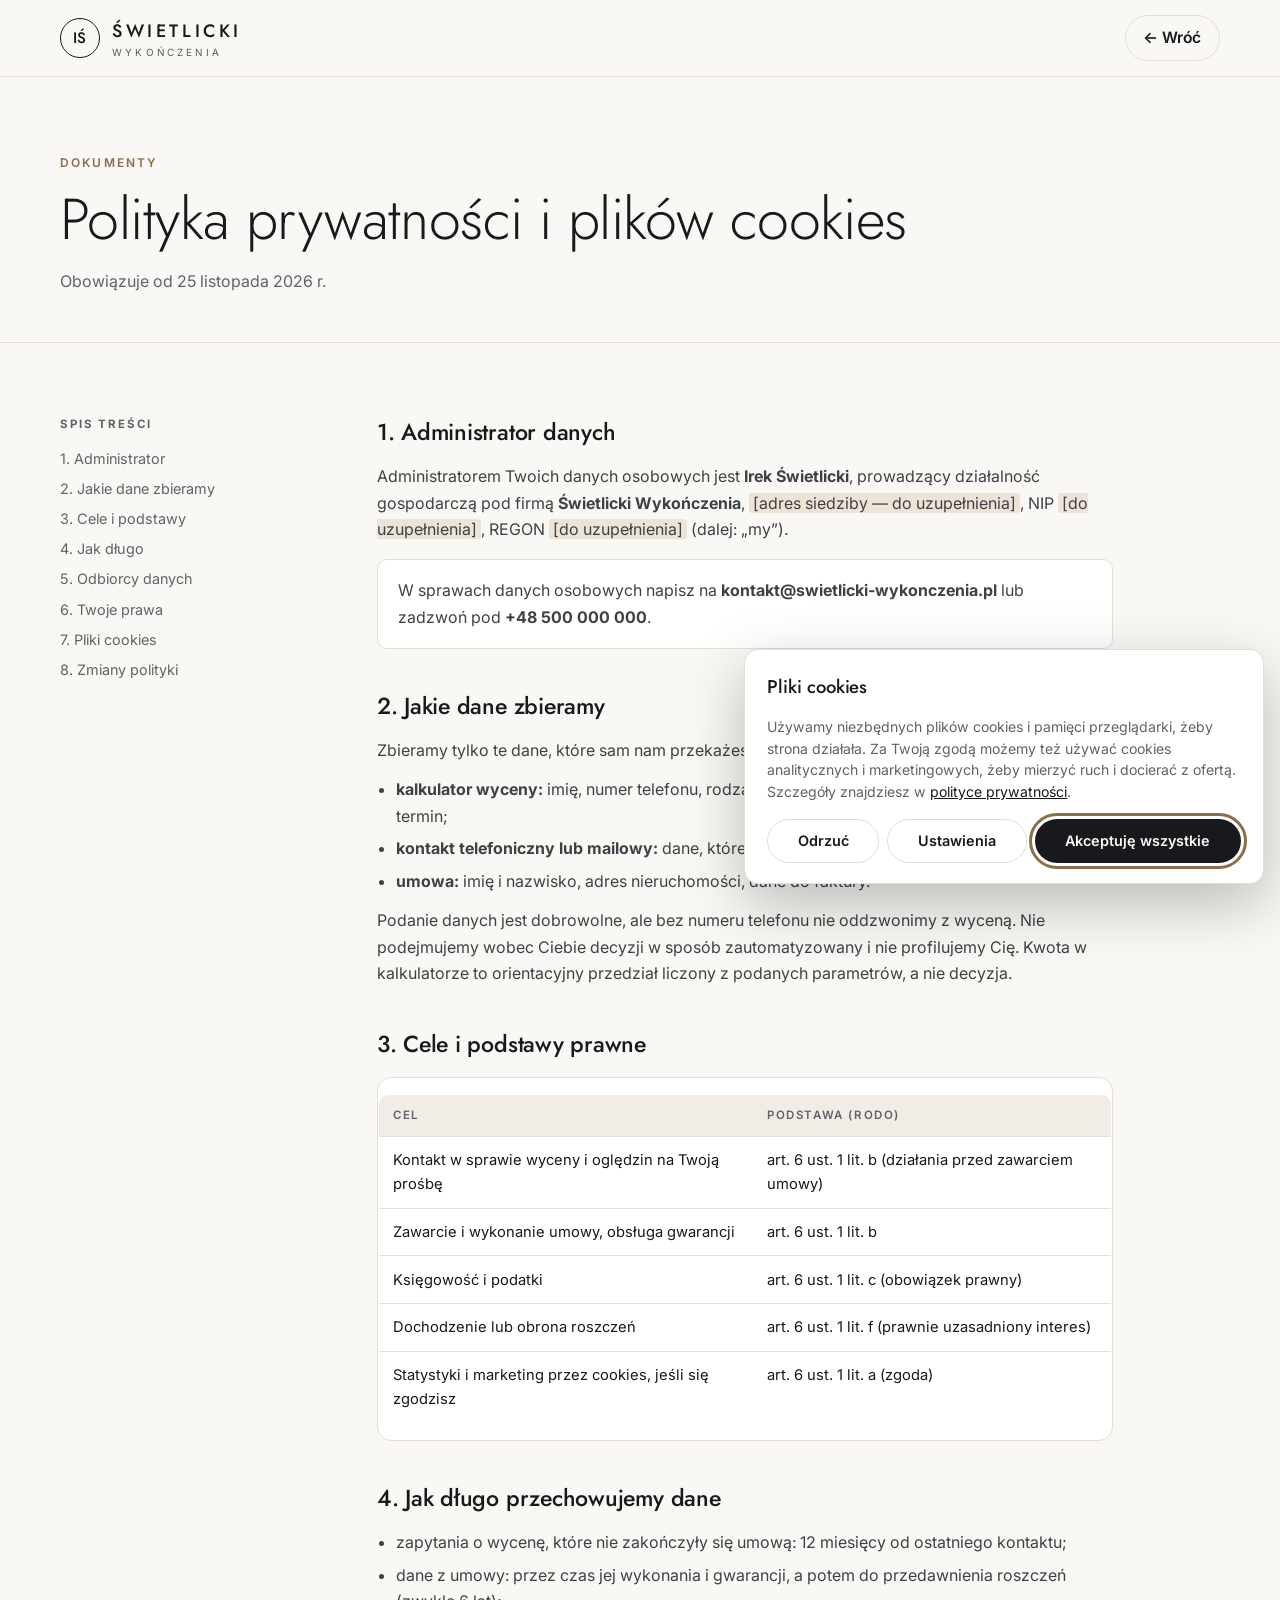
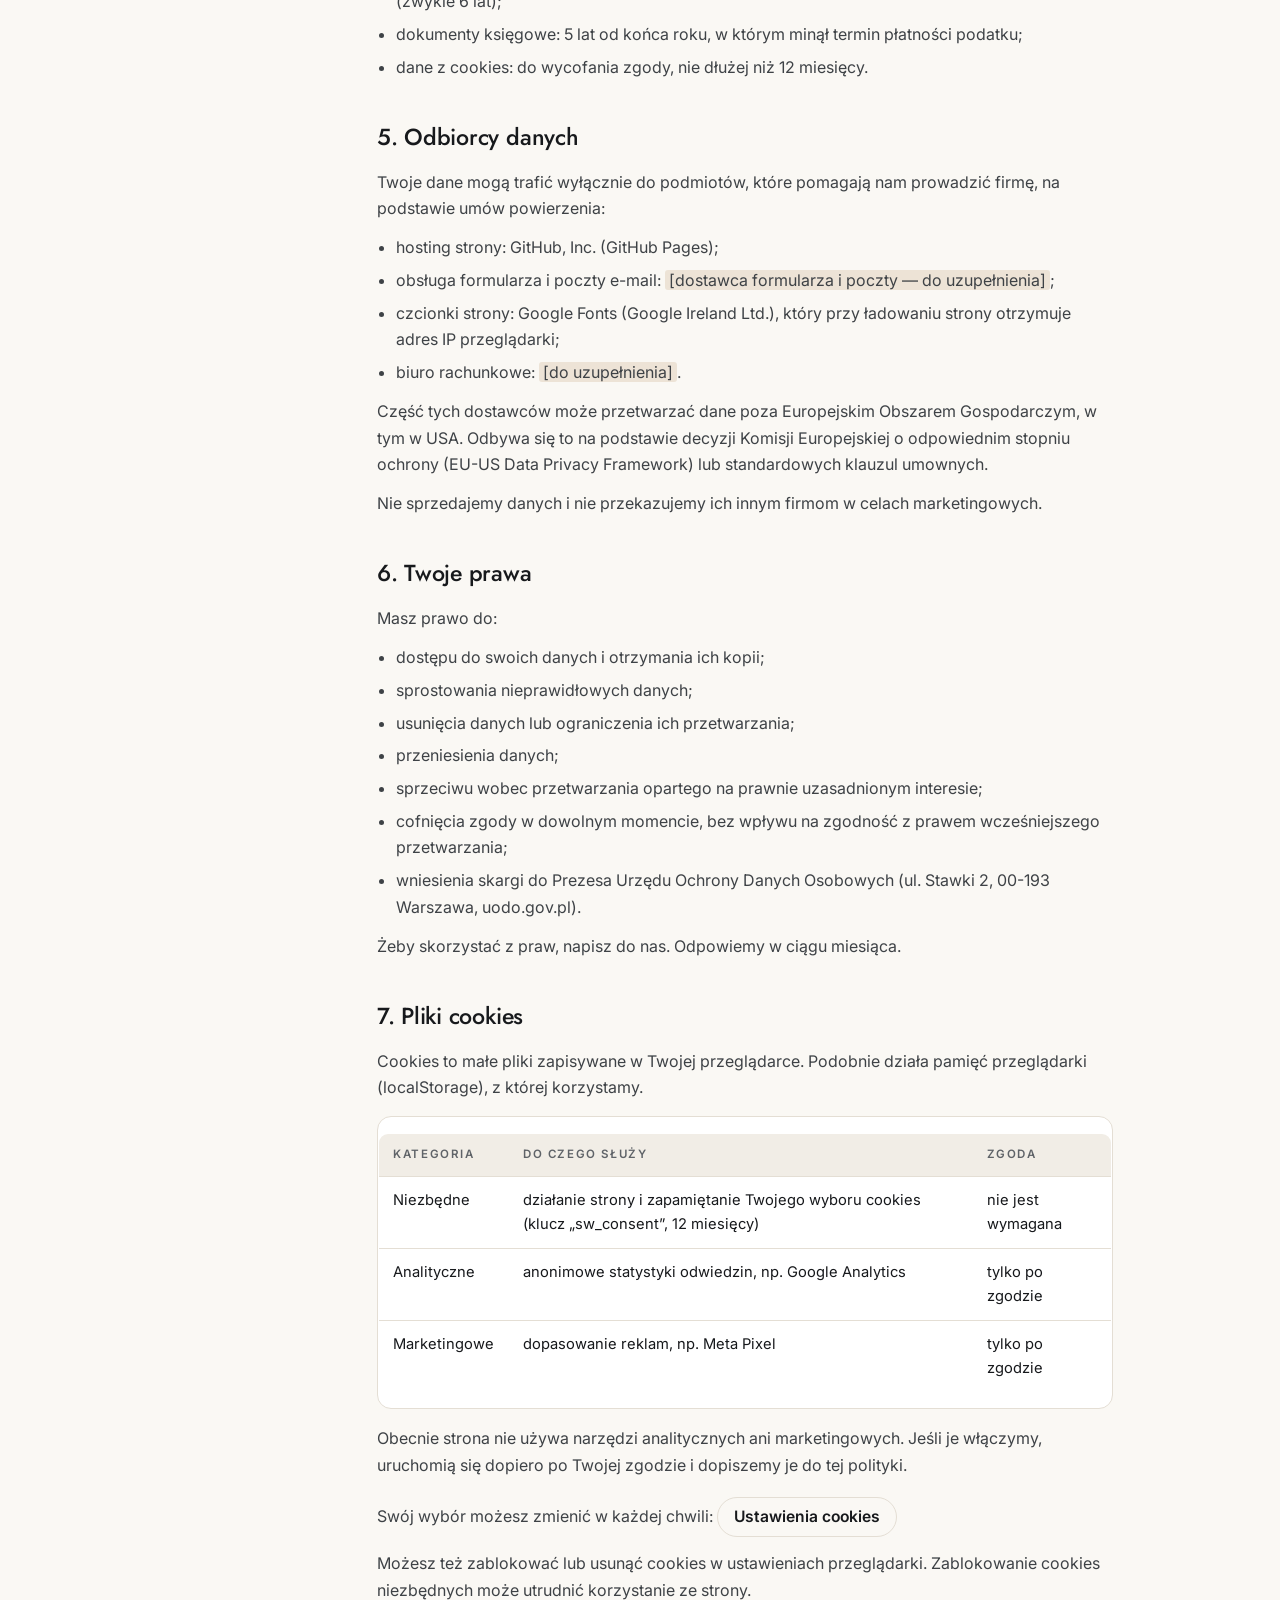
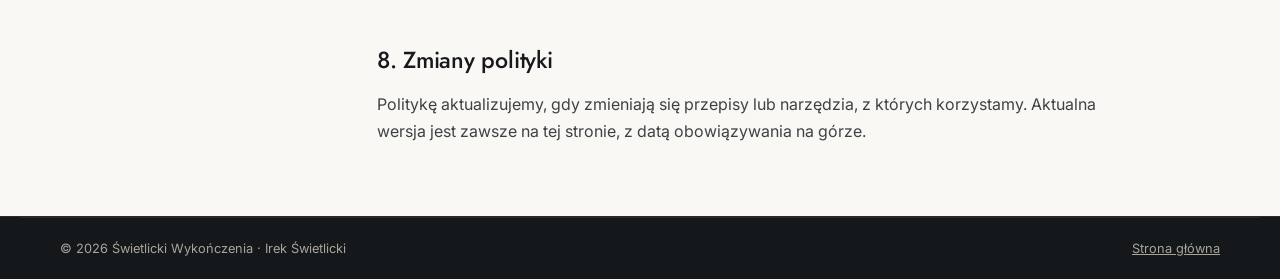
==== polityka-prywatnosci.html @ 8589aeb0 "Nowy wygląd, wersja mobilna i tablet, cookies i polityka prywatności: polityka-prywatnosci.html Co-A" ====
<!doctype html>
<html lang="pl">
<head>
<meta charset="utf-8">
<meta name="viewport" content="width=device-width,initial-scale=1,viewport-fit=cover">
<meta name="robots" content="noindex">
<meta name="theme-color" content="#FAF8F4">
<title>Polityka prywatności i cookies — Świetlicki Wykończenia</title>
<meta name="description" content="Zasady przetwarzania danych osobowych i używania plików cookies na stronie Świetlicki Wykończenia.">
<link rel="preconnect" href="https://fonts.googleapis.com">
<link rel="preconnect" href="https://fonts.gstatic.com" crossorigin>
<link rel="stylesheet" href="https://fonts.googleapis.com/css2?family=Jost:wght@200;300;400;500&family=Inter:wght@400;500;600;700&display=swap">
<link rel="stylesheet" href="styles.css">
</head>
<body>
<!-- WZÓR POLITYKI: uzupełnij pola oznaczone [do uzupełnienia] i daj do sprawdzenia prawnikowi lub IOD przed użyciem. -->
<header class="site-head always-solid" id="head">
  <div class="wrap head-row">
    <a class="logo" href="index.html" aria-label="Świetlicki Wykończenia — strona główna">
      <span class="logo-mark" aria-hidden="true">IŚ</span>
      <span class="logo-text"><b>Świetlicki</b><small>Wykończenia</small></span>
    </a>
    <a class="btn btn-line" href="index.html" style="min-height:44px;padding-inline:1.1rem" aria-label="Wróć na stronę główną">← Wróć</a>
  </div>
</header>

<main>
  <div class="doc-hero">
    <div class="wrap">
      <span class="eyebrow">Dokumenty</span>
      <h1>Polityka prywatności i plików cookies</h1>
      <p>Obowiązuje od 25 listopada 2026 r.</p>
    </div>
  </div>

  <div class="wrap doc">
    <nav class="toc" aria-label="Spis treści">
      <b>Spis treści</b>
      <a href="#administrator">1. Administrator</a>
      <a href="#dane">2. Jakie dane zbieramy</a>
      <a href="#cele">3. Cele i podstawy</a>
      <a href="#okres">4. Jak długo</a>
      <a href="#odbiorcy">5. Odbiorcy danych</a>
      <a href="#prawa">6. Twoje prawa</a>
      <a href="#cookies">7. Pliki cookies</a>
      <a href="#zmiany">8. Zmiany polityki</a>
    </nav>

    <article class="doc-body">
      <h2 id="administrator">1. Administrator danych</h2>
      <p>Administratorem Twoich danych osobowych jest <strong>Irek Świetlicki</strong>, prowadzący działalność gospodarczą pod firmą <strong>Świetlicki Wykończenia</strong>, <span class="todo">[adres siedziby — do uzupełnienia]</span>, NIP <span class="todo">[do uzupełnienia]</span>, REGON <span class="todo">[do uzupełnienia]</span> (dalej: „my”).</p>
      <div class="box"><p>W sprawach danych osobowych napisz na <strong>kontakt@swietlicki-wykonczenia.pl</strong> lub zadzwoń pod <strong>+48 500 000 000</strong>.</p></div>

      <h2 id="dane">2. Jakie dane zbieramy</h2>
      <p>Zbieramy tylko te dane, które sam nam przekażesz:</p>
      <ul>
        <li><strong>kalkulator wyceny:</strong> imię, numer telefonu, rodzaj i zakres prac, metraż, miejscowość, planowany termin;</li>
        <li><strong>kontakt telefoniczny lub mailowy:</strong> dane, które podasz w rozmowie lub wiadomości;</li>
        <li><strong>umowa:</strong> imię i nazwisko, adres nieruchomości, dane do faktury.</li>
      </ul>
      <p>Podanie danych jest dobrowolne, ale bez numeru telefonu nie oddzwonimy z wyceną. Nie podejmujemy wobec Ciebie decyzji w sposób zautomatyzowany i nie profilujemy Cię. Kwota w kalkulatorze to orientacyjny przedział liczony z podanych parametrów, a nie decyzja.</p>

      <h2 id="cele">3. Cele i podstawy prawne</h2>
      <div class="price-wrap" style="margin:1rem 0">
        <table>
          <thead><tr><th>Cel</th><th>Podstawa (RODO)</th></tr></thead>
          <tbody>
            <tr><td>Kontakt w sprawie wyceny i oględzin na Twoją prośbę</td><td>art. 6 ust. 1 lit. b (działania przed zawarciem umowy)</td></tr>
            <tr><td>Zawarcie i wykonanie umowy, obsługa gwarancji</td><td>art. 6 ust. 1 lit. b</td></tr>
            <tr><td>Księgowość i podatki</td><td>art. 6 ust. 1 lit. c (obowiązek prawny)</td></tr>
            <tr><td>Dochodzenie lub obrona roszczeń</td><td>art. 6 ust. 1 lit. f (prawnie uzasadniony interes)</td></tr>
            <tr><td>Statystyki i marketing przez cookies, jeśli się zgodzisz</td><td>art. 6 ust. 1 lit. a (zgoda)</td></tr>
          </tbody>
        </table>
      </div>

      <h2 id="okres">4. Jak długo przechowujemy dane</h2>
      <ul>
        <li>zapytania o wycenę, które nie zakończyły się umową: 12 miesięcy od ostatniego kontaktu;</li>
        <li>dane z umowy: przez czas jej wykonania i gwarancji, a potem do przedawnienia roszczeń (zwykle 6 lat);</li>
        <li>dokumenty księgowe: 5 lat od końca roku, w którym minął termin płatności podatku;</li>
        <li>dane z cookies: do wycofania zgody, nie dłużej niż 12 miesięcy.</li>
      </ul>

      <h2 id="odbiorcy">5. Odbiorcy danych</h2>
      <p>Twoje dane mogą trafić wyłącznie do podmiotów, które pomagają nam prowadzić firmę, na podstawie umów powierzenia:</p>
      <ul>
        <li>hosting strony: GitHub, Inc. (GitHub Pages);</li>
        <li>obsługa formularza i poczty e-mail: <span class="todo">[dostawca formularza i poczty — do uzupełnienia]</span>;</li>
        <li>czcionki strony: Google Fonts (Google Ireland Ltd.), który przy ładowaniu strony otrzymuje adres IP przeglądarki;</li>
        <li>biuro rachunkowe: <span class="todo">[do uzupełnienia]</span>.</li>
      </ul>
      <p>Część tych dostawców może przetwarzać dane poza Europejskim Obszarem Gospodarczym, w tym w USA. Odbywa się to na podstawie decyzji Komisji Europejskiej o odpowiednim stopniu ochrony (EU-US Data Privacy Framework) lub standardowych klauzul umownych.</p>
      <p>Nie sprzedajemy danych i nie przekazujemy ich innym firmom w celach marketingowych.</p>

      <h2 id="prawa">6. Twoje prawa</h2>
      <p>Masz prawo do:</p>
      <ul>
        <li>dostępu do swoich danych i otrzymania ich kopii;</li>
        <li>sprostowania nieprawidłowych danych;</li>
        <li>usunięcia danych lub ograniczenia ich przetwarzania;</li>
        <li>przeniesienia danych;</li>
        <li>sprzeciwu wobec przetwarzania opartego na prawnie uzasadnionym interesie;</li>
        <li>cofnięcia zgody w dowolnym momencie, bez wpływu na zgodność z prawem wcześniejszego przetwarzania;</li>
        <li>wniesienia skargi do Prezesa Urzędu Ochrony Danych Osobowych (ul. Stawki 2, 00-193 Warszawa, uodo.gov.pl).</li>
      </ul>
      <p>Żeby skorzystać z praw, napisz do nas. Odpowiemy w ciągu miesiąca.</p>

      <h2 id="cookies">7. Pliki cookies</h2>
      <p>Cookies to małe pliki zapisywane w Twojej przeglądarce. Podobnie działa pamięć przeglądarki (localStorage), z której korzystamy.</p>
      <div class="price-wrap" style="margin:1rem 0">
        <table>
          <thead><tr><th>Kategoria</th><th>Do czego służy</th><th>Zgoda</th></tr></thead>
          <tbody>
            <tr><td>Niezbędne</td><td>działanie strony i zapamiętanie Twojego wyboru cookies (klucz „sw_consent”, 12 miesięcy)</td><td>nie jest wymagana</td></tr>
            <tr><td>Analityczne</td><td>anonimowe statystyki odwiedzin, np. Google Analytics</td><td>tylko po zgodzie</td></tr>
            <tr><td>Marketingowe</td><td>dopasowanie reklam, np. Meta Pixel</td><td>tylko po zgodzie</td></tr>
          </tbody>
        </table>
      </div>
      <p>Obecnie strona nie używa narzędzi analitycznych ani marketingowych. Jeśli je włączymy, uruchomią się dopiero po Twojej zgodzie i dopiszemy je do tej polityki.</p>
      <p>Swój wybór możesz zmienić w każdej chwili: <button type="button" class="btn btn-line" data-cookie-settings style="min-height:40px;padding:.4rem 1rem;margin-top:.4rem">Ustawienia cookies</button></p>
      <p>Możesz też zablokować lub usunąć cookies w ustawieniach przeglądarki. Zablokowanie cookies niezbędnych może utrudnić korzystanie ze strony.</p>

      <h2 id="zmiany">8. Zmiany polityki</h2>
      <p>Politykę aktualizujemy, gdy zmieniają się przepisy lub narzędzia, z których korzystamy. Aktualna wersja jest zawsze na tej stronie, z datą obowiązywania na górze.</p>
    </article>
  </div>
</main>

<footer class="site-foot">
  <div class="wrap foot-bottom">
    <span>© 2026 Świetlicki Wykończenia · Irek Świetlicki</span>
    <span><a href="index.html" style="color:inherit">Strona główna</a></span>
  </div>
</footer>

<script src="cookies.js"></script>
</body>
</html>
---- styles.css ----
/* Świetlicki Wykończenia — wspólne style (strona główna + polityka prywatności)
   Kierunek: ciepła biel, grafit, piaskowy akcent; cienkie duże nagłówki, przyciski-pigułki.
   Breakpointy: telefon < 640px, tablet 640–1023px, desktop ≥ 1024px */
:root{
  --bg:#FAF8F4; --surface:#FFFFFF; --sunk:#F1EDE6; --ink:#17191C; --muted:#5F6368; --line:#E4DED4;
  --dark:#15181B; --dark-2:#1E2226; --on-dark:#F3EFE8; --on-dark-muted:#A9A49B;
  --sand:#C9AE8A; --sand-hover:#D6BE9D; --sand-deep:#8C6F4A; --on-sand:#17191C; --ok:#2F7D4F; --err:#B3261E;
  --f-display:"Jost","Futura","Century Gothic",system-ui,sans-serif;
  --f-body:"Inter",system-ui,-apple-system,"Segoe UI",Roboto,sans-serif;
  --r:14px; --r-sm:10px; --pill:999px; --max:1240px;
  --shadow:0 2px 6px rgba(23,25,28,.04),0 18px 48px rgba(23,25,28,.08);
  --head-h:76px;
  color-scheme:light;
}
*{box-sizing:border-box}
[hidden]{display:none!important}
html{scroll-behavior:smooth;scroll-padding-top:calc(var(--head-h) + 12px);-webkit-text-size-adjust:100%}
@media (prefers-reduced-motion:reduce){html{scroll-behavior:auto}*,*::before,*::after{transition:none!important;animation:none!important}}
body{margin:0;background:var(--bg);color:var(--ink);font-family:var(--f-body);font-size:1rem;line-height:1.65;-webkit-font-smoothing:antialiased;
  padding-bottom:env(safe-area-inset-bottom,0px)}
body.menu-open{overflow:hidden}
img{max-width:100%;display:block}
a{color:inherit}
:focus-visible{outline:3px solid var(--sand-deep);outline-offset:3px;border-radius:4px}
.wrap{max-width:var(--max);margin-inline:auto;padding-left:max(20px,env(safe-area-inset-left,0px));padding-right:max(20px,env(safe-area-inset-right,0px))}
@media (min-width:1024px){.wrap{padding-left:max(40px,env(safe-area-inset-left,0px));padding-right:max(40px,env(safe-area-inset-right,0px))}}
h1,h2,h3{font-family:var(--f-display);margin:0;text-wrap:balance;line-height:1.12;letter-spacing:-.01em}
h1{font-weight:300}
h2{font-weight:300;font-size:clamp(2rem,4vw,3.1rem)}
h3{font-weight:500;font-size:1.25rem;letter-spacing:0}
p{margin:0}
.eyebrow{display:inline-block;font-size:.75rem;letter-spacing:.18em;text-transform:uppercase;font-weight:600;color:var(--sand-deep)}
.on-dark .eyebrow{color:var(--sand)}
section{padding-block:clamp(4rem,9vw,7.5rem)}
.sec-head{display:grid;gap:1rem;max-width:44rem;margin-bottom:clamp(2rem,5vw,3.5rem)}
.sec-head p{color:var(--muted);font-size:1.08rem}
.on-dark .sec-head p{color:var(--on-dark-muted)}
.sec-head.split{max-width:none;grid-template-columns:1fr auto;align-items:end;gap:1rem 3rem}
@media (max-width:820px){.sec-head.split{grid-template-columns:1fr}}
.on-dark{background:var(--dark);color:var(--on-dark)}

/* przyciski */
.btn{display:inline-flex;align-items:center;justify-content:center;gap:.6rem;min-height:48px;padding:.8rem 1.5rem;border-radius:var(--pill);
  font:600 .98rem/1.2 var(--f-body);text-decoration:none;border:1.5px solid transparent;cursor:pointer;transition:background .2s,border-color .2s,color .2s,transform .2s;white-space:nowrap}
.btn svg{flex:none;transition:transform .2s}
.btn:hover svg{transform:translateX(3px)}
.btn-sand{background:var(--sand);color:var(--on-sand)}
.btn-sand:hover{background:var(--sand-hover)}
.btn-dark{background:var(--ink);color:var(--bg)}
.btn-dark:hover{background:#2A2D31}
.btn-line{background:transparent;color:var(--ink);border-color:var(--line)}
.btn-line:hover{border-color:var(--ink)}
.btn-ghost-light{background:rgba(255,255,255,.08);color:#fff;border-color:rgba(255,255,255,.35);backdrop-filter:blur(6px)}
.btn-ghost-light:hover{background:rgba(255,255,255,.16);border-color:#fff}
.btn-block{width:100%}
.link-arrow{display:inline-flex;align-items:center;gap:.4rem;font-weight:600;text-decoration:none;color:var(--ink);font-size:.95rem}
.link-arrow svg{transition:transform .2s}
.link-arrow:hover svg{transform:translateX(3px)}

/* nagłówek */
.site-head{position:fixed;inset:0 0 auto;z-index:50;padding-top:env(safe-area-inset-top,0px);transition:background .25s,box-shadow .25s,color .25s;color:#fff}
.site-head.solid,.site-head.always-solid{background:rgba(250,248,244,.94);backdrop-filter:blur(14px);color:var(--ink);box-shadow:0 1px 0 var(--line)}
.head-row{height:var(--head-h);display:flex;align-items:center;justify-content:space-between;gap:1.5rem}
.logo{display:flex;align-items:center;gap:.75rem;text-decoration:none;line-height:1}
.logo-mark{width:40px;height:40px;border-radius:50%;border:1.5px solid currentColor;display:grid;place-items:center;font:500 .95rem var(--f-display);letter-spacing:.02em;flex:none}
.logo-text b{display:block;font:500 1.12rem var(--f-display);letter-spacing:.2em;text-transform:uppercase}
.logo-text small{display:block;font-size:.62rem;letter-spacing:.32em;text-transform:uppercase;opacity:.7;margin-top:.3rem}
.nav{display:flex;align-items:center;gap:2rem}
.nav ul{display:flex;gap:1.75rem;list-style:none;margin:0;padding:0}
.nav ul a{text-decoration:none;font-size:.93rem;font-weight:500;opacity:.85;transition:opacity .2s}
.nav ul a:hover{opacity:1}
.head-actions{display:flex;align-items:center;gap:.75rem}
.phone-pill{display:inline-flex;align-items:center;gap:.6rem;min-height:44px;padding:.4rem .5rem .4rem 1rem;border-radius:var(--pill);border:1.5px solid currentColor;
  font-weight:600;font-size:.92rem;text-decoration:none;white-space:nowrap;opacity:.95}
.phone-pill i{width:32px;height:32px;border-radius:50%;background:var(--sand);color:var(--on-sand);display:grid;place-items:center}
.head-actions .btn{min-height:44px;padding:.6rem 1.2rem;font-size:.92rem}
.burger{display:none;width:46px;height:46px;border-radius:50%;border:1.5px solid currentColor;background:transparent;color:inherit;cursor:pointer;place-items:center}
.burger span{display:block;width:18px;height:1.5px;background:currentColor;position:relative}
.burger span::before,.burger span::after{content:"";position:absolute;left:0;width:18px;height:1.5px;background:currentColor}
.burger span::before{top:-6px}.burger span::after{top:6px}
.nav ul a{white-space:nowrap}
@media (max-width:1240px){.nav ul{gap:1.25rem}}
@media (max-width:1139px){.nav ul{display:none}.burger{display:grid}}
@media (max-width:767px){.head-actions .btn{display:none}}
@media (max-width:639px){.phone-pill{display:none}:root{--head-h:66px}.logo-mark{width:36px;height:36px}.logo-text b{font-size:1rem}}

/* menu mobilne / tablet */
.drawer{position:fixed;inset:0;z-index:60;background:var(--dark);color:var(--on-dark);display:flex;flex-direction:column;
  padding:calc(env(safe-area-inset-top,0px) + 1rem) max(20px,env(safe-area-inset-right,0px)) calc(env(safe-area-inset-bottom,0px) + 1.5rem) max(20px,env(safe-area-inset-left,0px));
  transform:translateY(-100%);transition:transform .35s cubic-bezier(.2,.8,.2,1);visibility:hidden}
.drawer.open{transform:none;visibility:visible}
.drawer-top{display:flex;justify-content:space-between;align-items:center;min-height:50px}
.drawer nav{flex:1;display:flex;flex-direction:column;justify-content:center;gap:.25rem}
.drawer nav a{font:300 clamp(1.8rem,7vw,2.6rem)/1.25 var(--f-display);text-decoration:none;padding:.35rem 0;border-bottom:1px solid rgba(255,255,255,.08)}
.drawer-foot{display:grid;gap:.75rem}
.drawer-foot .phone-pill{display:inline-flex;justify-content:space-between;color:var(--on-dark)}
.close-x{width:46px;height:46px;border-radius:50%;border:1.5px solid rgba(255,255,255,.4);background:none;color:inherit;font-size:1.5rem;line-height:1;cursor:pointer}

/* hero */
.hero{position:relative;color:#fff;background:var(--dark);overflow:hidden;
  padding-top:calc(var(--head-h) + env(safe-area-inset-top,0px) + clamp(2rem,6vw,4.5rem));padding-bottom:clamp(3rem,7vw,5.5rem)}
.hero-bg{position:absolute;inset:0;z-index:0}
.hero-bg img{width:100%;height:100%;object-fit:cover}
.hero-bg::after{content:"";position:absolute;inset:0;background:linear-gradient(100deg,rgba(15,17,19,.88) 0%,rgba(15,17,19,.72) 45%,rgba(15,17,19,.35) 100%)}
@media (max-width:1023px){.hero-bg::after{background:linear-gradient(180deg,rgba(15,17,19,.78) 0%,rgba(15,17,19,.82) 55%,rgba(15,17,19,.94) 100%)}}
.hero-grid{position:relative;z-index:1;display:grid;grid-template-columns:minmax(0,1.05fr) minmax(0,.95fr);gap:clamp(2rem,5vw,5rem);align-items:center}
@media (max-width:1023px){.hero-grid{grid-template-columns:1fr}}
.hero .eyebrow{color:var(--sand)}
.hero h1{font-size:clamp(2.5rem,5.6vw,4.6rem);margin-top:1.1rem;line-height:1.05}
.hero h1 strong{font-weight:500;color:var(--sand)}
.hero .lead{font-size:clamp(1.05rem,1.4vw,1.2rem);color:rgba(255,255,255,.78);max-width:34rem;margin-top:1.4rem}
.hero-cta{display:flex;flex-wrap:wrap;gap:.75rem;margin-top:2rem}
.hero-points{display:grid;grid-template-columns:repeat(3,auto);justify-content:start;gap:1rem 2.25rem;margin-top:2.5rem;padding-top:1.75rem;border-top:1px solid rgba(255,255,255,.15)}
.hero-points div{display:grid;gap:.15rem}
.hero-points b{font:400 1.6rem var(--f-display)}
.hero-points span{font-size:.84rem;color:rgba(255,255,255,.65)}
@media (max-width:520px){.hero-points{grid-template-columns:1fr 1fr}.hero-points div:last-child{grid-column:1/-1}}
@media (min-width:640px) and (max-width:1023px){.hero-text{max-width:40rem}}

/* kalkulator / lejek */
.quiz{background:var(--surface);color:var(--ink);border-radius:var(--r);box-shadow:0 30px 80px rgba(0,0,0,.35);overflow:hidden;width:100%}
@media (min-width:640px) and (max-width:1023px){.quiz{max-width:640px}}
.quiz-head{padding:1.4rem 1.6rem 1.1rem;display:grid;gap:.85rem;border-bottom:1px solid var(--line)}
.quiz-title{display:flex;justify-content:space-between;align-items:baseline;gap:1rem}
.quiz-title h2{font:500 1.3rem var(--f-display)}
.quiz-step{font-size:.8rem;color:var(--muted);white-space:nowrap;font-variant-numeric:tabular-nums}
.bar{height:3px;background:var(--sunk);border-radius:99px;overflow:hidden}
.bar i{display:block;height:100%;width:25%;background:var(--sand-deep);transition:width .35s}
.quiz-body{padding:1.5rem 1.6rem}
.q{display:grid;gap:1rem}
.q-label{font-weight:600;font-size:1.05rem}
.q-hint{font-size:.88rem;color:var(--muted);margin-top:-.55rem}
.tiles{display:grid;grid-template-columns:1fr 1fr;gap:.7rem}
.tile{position:relative;display:grid;gap:.2rem;align-content:start;text-align:left;min-height:96px;padding:1rem;border:1.5px solid var(--line);border-radius:var(--r-sm);
  background:var(--surface);color:var(--ink);font:inherit;cursor:pointer;transition:border-color .15s,background .15s}
.tile:hover{border-color:#BFB6A8}
.tile[aria-pressed="true"]{border-color:var(--ink);background:var(--sunk)}
.tile[aria-pressed="true"]::after{content:"";position:absolute;top:.75rem;right:.75rem;width:18px;height:18px;border-radius:50%;
  background:var(--ink) url("data:image/svg+xml,%3Csvg xmlns='http://www.w3.org/2000/svg' viewBox='0 0 20 20'%3E%3Cpath d='M5.5 10.5l3 3 6-6.5' fill='none' stroke='%23fff' stroke-width='2.2' stroke-linecap='round' stroke-linejoin='round'/%3E%3C/svg%3E") center/14px no-repeat}
.tile b{font-weight:600;font-size:.98rem}
.tile span{font-size:.82rem;color:var(--muted)}
.tile svg{color:var(--sand-deep);margin-bottom:.35rem}
.tiles.three{grid-template-columns:repeat(3,1fr)}
.tiles.three .tile{min-height:auto}
@media (max-width:479px){.tiles.three{grid-template-columns:1fr}.tiles .tile{min-height:88px;padding:.85rem}}
.range-row{display:flex;align-items:center;gap:1rem}
.range-row input[type=range]{flex:1;min-width:0;accent-color:var(--ink);height:32px}
.num-out{font:500 1.5rem var(--f-display);min-width:6ch;text-align:right;font-variant-numeric:tabular-nums}
label{display:grid;gap:.4rem;font-size:.88rem;font-weight:500}
input[type=text],input[type=tel],input[type=email],select,textarea{font:inherit;font-size:16px;color:var(--ink);background:var(--surface);border:1.5px solid var(--line);
  border-radius:var(--r-sm);padding:.8rem .9rem;width:100%;min-width:0;min-height:50px}
input:focus,select:focus,textarea:focus{outline:none;border-color:var(--ink);box-shadow:0 0 0 4px rgba(201,174,138,.35)}
.row{display:grid;grid-template-columns:1fr 1fr;gap:.8rem}
@media (max-width:479px){.row{grid-template-columns:1fr}}
.quiz-foot{display:flex;justify-content:space-between;align-items:center;gap:1rem;padding:1rem 1.6rem;border-top:1px solid var(--line);background:var(--bg)}
.quiz-foot .btn{min-height:48px}
.text-btn{background:none;border:0;font:inherit;color:var(--muted);cursor:pointer;padding:.6rem 0;font-weight:500}
.text-btn:hover{color:var(--ink)}
.text-btn:disabled{visibility:hidden}
.estimate{background:var(--dark);color:var(--on-dark);border-radius:var(--r-sm);padding:1.2rem 1.3rem;display:grid;gap:.3rem}
.estimate small{font-size:.72rem;letter-spacing:.16em;text-transform:uppercase;color:var(--sand)}
.estimate b{font:400 clamp(1.6rem,4.5vw,2.1rem)/1.15 var(--f-display);font-variant-numeric:tabular-nums}
.estimate span{font-size:.84rem;color:var(--on-dark-muted)}
.consent{display:flex;gap:.65rem;align-items:flex-start;font-weight:400;font-size:.8rem;color:var(--muted);line-height:1.5}
.consent input{margin-top:.15rem;width:18px;height:18px;accent-color:var(--ink);flex:none}
.consent a{color:var(--ink)}
.err{font-size:.88rem;color:var(--err);min-height:1.3em}
.done{display:grid;gap:1rem}
.done-icon{width:52px;height:52px;border-radius:50%;background:rgba(47,125,79,.12);color:var(--ok);display:grid;place-items:center}
.next-steps{list-style:none;margin:0;padding:0;display:grid;gap:.7rem;font-size:.95rem;counter-reset:n}
.next-steps li{display:grid;grid-template-columns:28px 1fr;gap:.7rem;align-items:start}
.next-steps li::before{counter-increment:n;content:counter(n);width:26px;height:26px;border-radius:50%;background:var(--sunk);display:grid;place-items:center;font-size:.8rem;font-weight:600}
.secure{display:flex;gap:.45rem;align-items:center;font-size:.78rem;color:var(--muted)}
@media (max-width:420px){.secure{display:none}}

/* pasek zaufania */
.trust{background:var(--surface);border-bottom:1px solid var(--line)}
.trust .wrap{display:grid;grid-template-columns:repeat(4,1fr)}
.trust .item{display:flex;gap:.9rem;align-items:center;padding:1.6rem 1.25rem}
.trust .item+.item{border-left:1px solid var(--line)}
.trust .item:first-child{padding-left:0}
.trust svg{flex:none;color:var(--sand-deep)}
.trust b{display:block;font-weight:600;font-size:.97rem}
.trust span{font-size:.85rem;color:var(--muted)}
@media (max-width:1023px){.trust .wrap{grid-template-columns:1fr 1fr}.trust .item{padding-left:0}.trust .item:nth-child(3){border-left:0}.trust .item:nth-child(n+3){border-top:1px solid var(--line)}.trust .item:nth-child(2n){padding-left:1.25rem}}
@media (max-width:559px){.trust .wrap{grid-template-columns:1fr}.trust .item{border-left:0!important;padding-left:0!important}.trust .item+.item{border-top:1px solid var(--line)}}

/* usługi */
.services{display:grid;grid-template-columns:repeat(4,1fr);gap:1.25rem}
@media (max-width:1023px){.services{grid-template-columns:1fr 1fr}}
@media (max-width:559px){.services{grid-template-columns:1fr}}
.svc{background:var(--surface);border-radius:var(--r);overflow:hidden;display:grid;grid-template-rows:auto 1fr;min-width:0;border:1px solid var(--line);transition:box-shadow .25s,transform .25s}
.svc:hover{box-shadow:var(--shadow);transform:translateY(-3px)}
.svc-img{aspect-ratio:4/3;max-width:100%;overflow:hidden;background:var(--sunk)}
.svc-img img{width:100%;height:100%;object-fit:cover;transition:transform .6s}
.svc:hover .svc-img img{transform:scale(1.04)}
.svc-b{padding:1.4rem 1.4rem 1.5rem;display:grid;gap:.75rem;grid-template-rows:auto auto 1fr auto}
.svc-b p{color:var(--muted);font-size:.95rem}
.svc-b ul{margin:0;padding:0;list-style:none;display:grid;gap:.35rem;font-size:.9rem}
.svc-b li{padding-left:1.1rem;position:relative}
.svc-b li::before{content:"";position:absolute;left:0;top:.7em;width:6px;height:6px;border-radius:50%;background:var(--sand)}
.svc-meta{display:flex;justify-content:space-between;align-items:center;gap:1rem;flex-wrap:wrap;border-top:1px solid var(--line);padding-top:1rem;font-size:.84rem;color:var(--muted)}

/* pakiety */
.packages{display:grid;grid-template-columns:repeat(3,1fr);gap:1.25rem;align-items:stretch}
@media (max-width:1023px){.packages{grid-template-columns:1fr}}
@media (min-width:640px) and (max-width:1023px){.pkg{grid-template-columns:1fr 1fr;grid-template-rows:auto auto auto 1fr;column-gap:2rem}.pkg>*{grid-column:1}.pkg ul{grid-column:2;grid-row:1/span 4;align-self:center}.pkg .btn{align-self:end}}
.pkg{background:var(--surface);border:1px solid var(--line);border-radius:var(--r);padding:clamp(1.5rem,3vw,2.1rem);display:grid;gap:1.1rem;grid-template-rows:auto auto auto 1fr auto;position:relative}
.pkg.best{background:var(--dark);color:var(--on-dark);border-color:var(--dark)}
.pkg-badge{position:absolute;top:1.4rem;right:1.4rem;font-size:.7rem;letter-spacing:.16em;text-transform:uppercase;font-weight:700;background:var(--sand);color:var(--on-sand);padding:.35rem .7rem;border-radius:var(--pill)}
.pkg-name{font:300 2rem/1 var(--f-display);letter-spacing:.06em;text-transform:uppercase}
.pkg-name b{font-weight:500}
.pkg-desc{color:var(--muted);font-size:.95rem}
.pkg.best .pkg-desc{color:var(--on-dark-muted)}
.pkg-price{display:flex;align-items:baseline;gap:.4rem;border-block:1px solid var(--line);padding-block:1rem}
.pkg.best .pkg-price{border-color:rgba(255,255,255,.12)}
.pkg-price small{font-size:.85rem;color:var(--muted)}
.pkg.best .pkg-price small{color:var(--on-dark-muted)}
.pkg-price b{font:400 2.2rem/1 var(--f-display);font-variant-numeric:tabular-nums}
.pkg ul{list-style:none;margin:0;padding:0;display:grid;gap:.55rem;font-size:.93rem;align-content:start}
.pkg li{display:grid;grid-template-columns:20px 1fr;gap:.6rem}
.pkg li svg{margin-top:.25rem;color:var(--sand-deep)}
.pkg.best li svg{color:var(--sand)}
.pkg.best .btn-line{color:var(--on-dark);border-color:rgba(255,255,255,.3)}
.pkg-note{margin-top:1.5rem;color:var(--muted);font-size:.9rem;max-width:52rem}

/* problemy */
.pains{display:grid;grid-template-columns:repeat(3,1fr);gap:1.25rem}
@media (max-width:767px){.pains{grid-template-columns:1fr}}
.pain{border-top:1px solid var(--ink);padding-top:1.4rem;display:grid;gap:.9rem;align-content:start}
.pain .q{font:400 1.3rem/1.35 var(--f-display);color:var(--muted);text-decoration:line-through;text-decoration-color:rgba(140,111,74,.6);text-decoration-thickness:1.5px}
.pain .a{display:grid;grid-template-columns:24px 1fr;gap:.6rem;font-size:1rem}
.pain .a svg{color:var(--ok);margin-top:.2rem}

/* proces */
.process{display:grid;grid-template-columns:repeat(5,1fr);gap:1rem;list-style:none;margin:0;padding:0}
@media (max-width:1023px){.process{grid-template-columns:1fr 1fr}}
@media (max-width:559px){.process{grid-template-columns:1fr}}
.step{background:var(--dark-2);border-radius:var(--r);padding:1.5rem;display:grid;gap:.6rem;align-content:start}
.step .n{font:300 2.4rem/1 var(--f-display);color:var(--sand)}
.step h3{color:var(--on-dark)}
.step p{color:var(--on-dark-muted);font-size:.93rem}
.step .tag{justify-self:start;font-size:.75rem;font-weight:600;padding:.25rem .65rem;border-radius:var(--pill);border:1px solid rgba(201,174,138,.5);color:var(--sand)}
@media (min-width:640px) and (max-width:1023px){.process .step:last-child{grid-column:1/-1}}

/* o firmie */
.about{display:grid;grid-template-columns:minmax(0,.85fr) minmax(0,1.15fr);gap:clamp(2rem,6vw,5rem);align-items:center}
@media (max-width:1023px){.about{grid-template-columns:1fr}}
.portrait{aspect-ratio:4/5;max-width:100%;border-radius:var(--r);background:var(--dark);position:relative;overflow:hidden;display:grid;place-items:center}
@media (min-width:640px) and (max-width:1023px){.portrait{aspect-ratio:16/9}}
.portrait img{width:100%;height:100%;object-fit:cover}
.portrait .mono-big{font:200 clamp(5rem,14vw,9rem)/1 var(--f-display);color:var(--sand);letter-spacing:.05em}
.portrait .cap{position:absolute;left:1.25rem;bottom:1.1rem;right:1.25rem;font-size:.78rem;letter-spacing:.14em;text-transform:uppercase;color:var(--on-dark-muted)}
.about-text{display:grid;gap:1.2rem}
.about-text p{color:var(--muted);font-size:1.05rem;max-width:38rem}
.quote{font:300 clamp(1.4rem,2.6vw,1.9rem)/1.35 var(--f-display);color:var(--ink);max-width:36rem;padding-left:1.25rem;border-left:2px solid var(--sand)}
.sign{font-size:.9rem;color:var(--muted)}

/* cennik */
.price-wrap{overflow-x:auto;border:1px solid var(--line);border-radius:var(--r);background:var(--surface);-webkit-overflow-scrolling:touch}
table{width:100%;border-collapse:collapse;min-width:560px}
th,td{text-align:left;padding:1rem 1.3rem;border-bottom:1px solid var(--line);vertical-align:top}
th{font-size:.72rem;letter-spacing:.14em;text-transform:uppercase;color:var(--muted);font-weight:600;background:var(--sunk)}
td.num,th.num{text-align:right}
td.num{font-variant-numeric:tabular-nums;white-space:nowrap;font-weight:600}
td.unit{color:var(--muted);white-space:nowrap;font-size:.92rem}
tr:last-child td{border-bottom:0}
td small{display:block;color:var(--muted);font-size:.85rem}
@media (max-width:639px){
  table{min-width:0}
  thead{display:none}
  tr{display:grid;grid-template-columns:1fr auto;gap:.2rem 1rem;padding:1rem 1.1rem;border-bottom:1px solid var(--line)}
  tr:last-child{border-bottom:0}
  td{padding:0;border:0}
  td:first-child{grid-column:1/-1}
  td.unit{font-size:.85rem}
}
.price-foot{display:flex;justify-content:space-between;align-items:center;gap:1rem 2rem;flex-wrap:wrap;margin-top:1.4rem}
.price-foot p{color:var(--muted);font-size:.92rem;max-width:44rem}

/* gwarancja */
.guarantee{background:var(--sunk);border-radius:var(--r);padding:clamp(1.75rem,4vw,3rem);display:grid;grid-template-columns:auto 1fr auto;gap:1.5rem 2.5rem;align-items:center}
@media (max-width:1023px){.guarantee{grid-template-columns:auto 1fr}.guarantee .btn{grid-column:1/-1;justify-self:start}}
@media (max-width:559px){.guarantee{grid-template-columns:1fr}}
.seal{width:110px;height:110px;border-radius:50%;border:1.5px solid var(--sand-deep);display:grid;place-items:center;text-align:center;font-size:.64rem;letter-spacing:.14em;color:var(--sand-deep);line-height:1.3;font-weight:600}
.seal b{display:block;font:300 2.3rem/1 var(--f-display);letter-spacing:0;color:var(--ink)}
.guarantee h2{font-size:clamp(1.6rem,3vw,2.2rem)}
.guarantee p{color:var(--muted);margin-top:.6rem;max-width:44rem}

/* faq */
.faq-grid{display:grid;grid-template-columns:minmax(0,.8fr) minmax(0,1.2fr);gap:clamp(2rem,6vw,5rem)}
@media (max-width:1023px){.faq-grid{grid-template-columns:1fr}}
.faq{border-top:1px solid var(--line)}
details{border-bottom:1px solid var(--line)}
summary{cursor:pointer;list-style:none;padding:1.3rem 3rem 1.3rem 0;font-weight:600;font-size:1.04rem;position:relative;min-height:48px}
summary::-webkit-details-marker{display:none}
summary::after{content:"+";position:absolute;right:0;top:50%;transform:translateY(-50%);width:34px;height:34px;border-radius:50%;border:1px solid var(--line);display:grid;place-items:center;font-weight:300;font-size:1.3rem;transition:transform .25s,background .25s}
details[open] summary::after{transform:translateY(-50%) rotate(45deg);background:var(--sunk)}
details p{padding:0 0 1.4rem;color:var(--muted);max-width:44rem}

/* final cta */
.final-grid{display:grid;grid-template-columns:minmax(0,1.15fr) minmax(0,.85fr);gap:2.5rem 5rem;align-items:center}
@media (max-width:1023px){.final-grid{grid-template-columns:1fr}}
.final h2{font-size:clamp(2.1rem,4.5vw,3.4rem)}
.final p{color:var(--on-dark-muted);font-size:1.1rem;margin-top:1rem;max-width:34rem}
.final-actions{display:grid;gap:1rem}
.contact-card{border:1px solid rgba(255,255,255,.12);border-radius:var(--r);padding:1.4rem 1.5rem}
.contact-card dl{margin:0;display:grid;gap:1rem}
.contact-card dt{font-size:.7rem;letter-spacing:.16em;text-transform:uppercase;color:var(--on-dark-muted)}
.contact-card dd{margin:.2rem 0 0;font-size:1.08rem;font-weight:500;overflow-wrap:anywhere}
.copy{font:600 .72rem var(--f-body);background:transparent;color:var(--sand);border:1px solid rgba(201,174,138,.5);border-radius:var(--pill);padding:.25rem .65rem;margin-left:.5rem;cursor:pointer;vertical-align:middle}

/* stopka */
.site-foot{background:var(--dark);color:var(--on-dark-muted);border-top:1px solid rgba(255,255,255,.08);font-size:.86rem}
.foot-grid{display:grid;grid-template-columns:1.4fr 1fr 1fr;gap:2rem;padding-block:3rem 2rem}
@media (max-width:1023px){.foot-grid{grid-template-columns:1fr 1fr}.foot-grid>:first-child{grid-column:1/-1}}
@media (max-width:559px){.foot-grid{grid-template-columns:1fr}}
.foot-grid h4{margin:0 0 .8rem;color:var(--on-dark);font:500 .78rem var(--f-body);letter-spacing:.16em;text-transform:uppercase}
.foot-grid ul{list-style:none;margin:0;padding:0;display:grid;gap:.5rem}
.foot-grid a,.foot-grid button.linkish{color:var(--on-dark-muted);text-decoration:none;background:none;border:0;padding:0;font:inherit;cursor:pointer;text-align:left}
.foot-grid a:hover,.foot-grid button.linkish:hover{color:var(--on-dark)}
.site-foot .logo{color:var(--on-dark);margin-bottom:1rem}
.foot-bottom{display:flex;justify-content:space-between;flex-wrap:wrap;gap:.5rem 2rem;padding-block:1.25rem;border-top:1px solid rgba(255,255,255,.08);font-size:.8rem}

/* mobilny pasek CTA */
.mobile-cta{display:none}
@media (max-width:639px){
  .mobile-cta{display:flex;gap:.6rem;position:fixed;left:0;right:0;bottom:0;z-index:40;background:rgba(21,24,27,.96);backdrop-filter:blur(10px);
    padding:.65rem max(12px,env(safe-area-inset-right,0px)) calc(.65rem + env(safe-area-inset-bottom,0px)) max(12px,env(safe-area-inset-left,0px));
    transform:translateY(110%);transition:transform .3s}
  .mobile-cta.show{transform:none}
  .mobile-cta .btn{flex:1;padding-inline:1rem}
  .mobile-cta .btn-ghost-light{backdrop-filter:none}
  .site-foot{padding-bottom:5rem}
  body.cookie-open .mobile-cta{display:none}
}

/* baner cookies */
.cookie{position:fixed;z-index:70;left:max(16px,env(safe-area-inset-left,0px));right:max(16px,env(safe-area-inset-right,0px));bottom:calc(16px + env(safe-area-inset-bottom,0px));
  max-width:520px;background:var(--surface);color:var(--ink);border-radius:var(--r);box-shadow:0 20px 60px rgba(0,0,0,.25);border:1px solid var(--line);
  padding:1.4rem 1.4rem 1.25rem;display:grid;gap:1rem}
@media (min-width:640px){.cookie{left:auto}}
.cookie h2{font:500 1.15rem var(--f-display)}
.cookie p{font-size:.88rem;color:var(--muted);line-height:1.55}
.cookie p a{color:var(--ink)}
.cookie-actions{display:flex;flex-wrap:wrap;gap:.5rem}
.cookie-actions .btn{flex:1 1 auto;min-height:44px;padding:.6rem 1rem;font-size:.9rem}
.cookie-opts{display:grid;gap:.25rem;border-top:1px solid var(--line);padding-top:.75rem}
.opt{display:grid;grid-template-columns:1fr auto;gap:.15rem 1rem;align-items:center;padding:.55rem 0}
.opt+.opt{border-top:1px solid var(--line)}
.opt b{font-size:.92rem}
.opt small{grid-column:1;font-size:.8rem;color:var(--muted);line-height:1.45}
.switch{grid-row:1/span 2;grid-column:2;position:relative;width:46px;height:26px}
.switch input{position:absolute;inset:0;opacity:0;margin:0;cursor:pointer;z-index:1}
.switch span{position:absolute;inset:0;border-radius:99px;background:#D3CCC1;transition:background .2s}
.switch span::after{content:"";position:absolute;top:3px;left:3px;width:20px;height:20px;border-radius:50%;background:#fff;box-shadow:0 1px 3px rgba(0,0,0,.2);transition:transform .2s}
.switch input:checked+span{background:var(--ink)}
.switch input:checked+span::after{transform:translateX(20px)}
.switch input:disabled+span{opacity:.55}
.switch input:focus-visible+span{outline:3px solid var(--sand-deep);outline-offset:2px}

/* polityka prywatności */
.doc-hero{padding-top:calc(var(--head-h) + env(safe-area-inset-top,0px) + clamp(2.5rem,6vw,4.5rem));padding-bottom:clamp(2rem,4vw,3rem);border-bottom:1px solid var(--line)}
.doc-hero h1{font-size:clamp(2.2rem,5vw,3.6rem);margin-top:.8rem}
.doc-hero p{color:var(--muted);margin-top:1rem}
.doc{display:grid;grid-template-columns:240px minmax(0,1fr);gap:clamp(2rem,6vw,5rem);padding-block:clamp(2.5rem,6vw,4.5rem)}
@media (max-width:1023px){.doc{grid-template-columns:1fr}}
.toc{position:sticky;top:calc(var(--head-h) + 1.5rem);align-self:start;display:grid;gap:.4rem;font-size:.9rem}
.toc b{font-size:.72rem;letter-spacing:.16em;text-transform:uppercase;color:var(--muted);margin-bottom:.4rem}
.toc a{text-decoration:none;color:var(--muted)}
.toc a:hover{color:var(--ink)}
@media (max-width:1023px){.toc{position:static;background:var(--surface);border:1px solid var(--line);border-radius:var(--r);padding:1.2rem 1.3rem}}
.doc-body{max-width:46rem}
.doc-body h2{font:500 1.45rem var(--f-display);margin:2.5rem 0 .9rem;scroll-margin-top:calc(var(--head-h) + 16px)}
.doc-body h2:first-child{margin-top:0}
.doc-body p,.doc-body li{color:#3E4246}
.doc-body p+p{margin-top:.8rem}
.doc-body ul{padding-left:1.2rem;display:grid;gap:.4rem;margin:.8rem 0}
.doc-body .box{background:var(--surface);border:1px solid var(--line);border-radius:var(--r-sm);padding:1.1rem 1.25rem;margin:1rem 0}
.doc-body .box p{margin:0}
.doc-body table{min-width:0;margin:1rem 0;border:1px solid var(--line);border-radius:var(--r-sm);overflow:hidden;font-size:.92rem}
.doc-body td,.doc-body th{padding:.7rem .9rem}
.todo{background:rgba(201,174,138,.28);padding:0 .25rem;border-radius:3px}
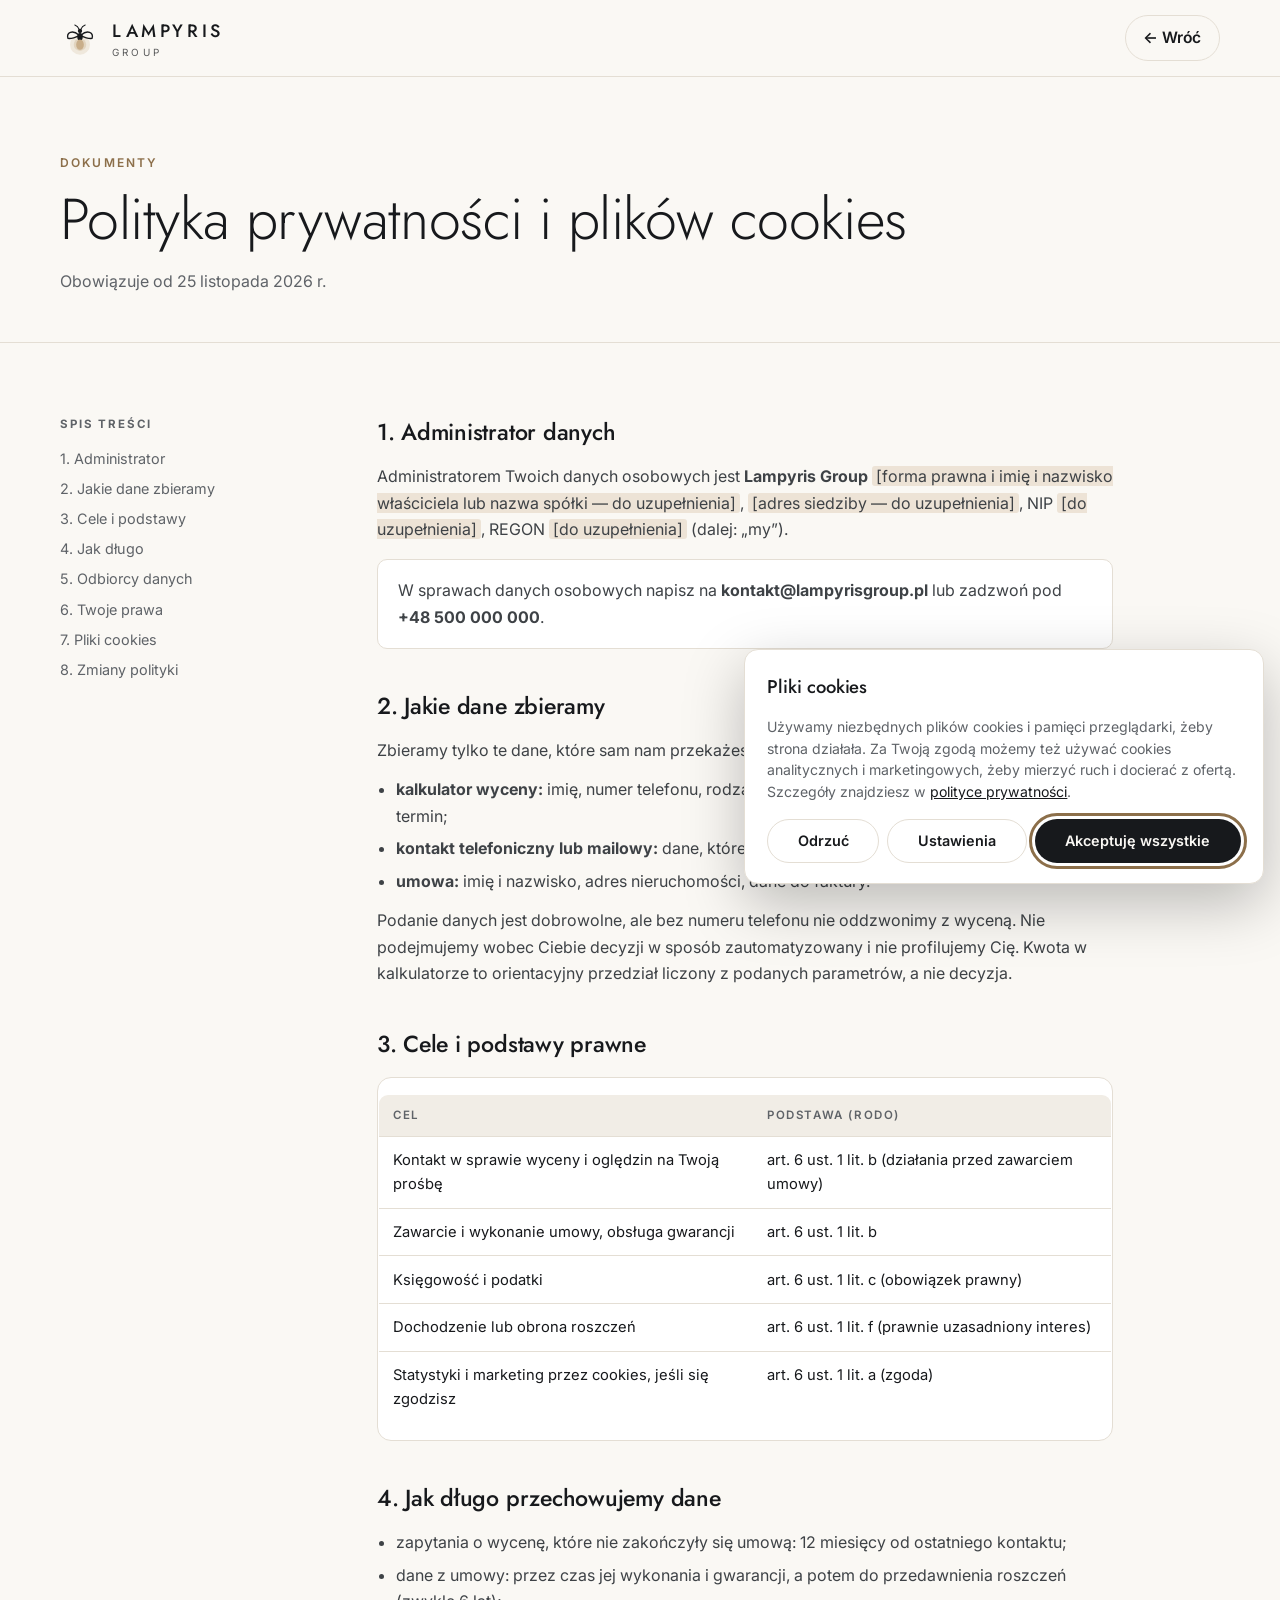
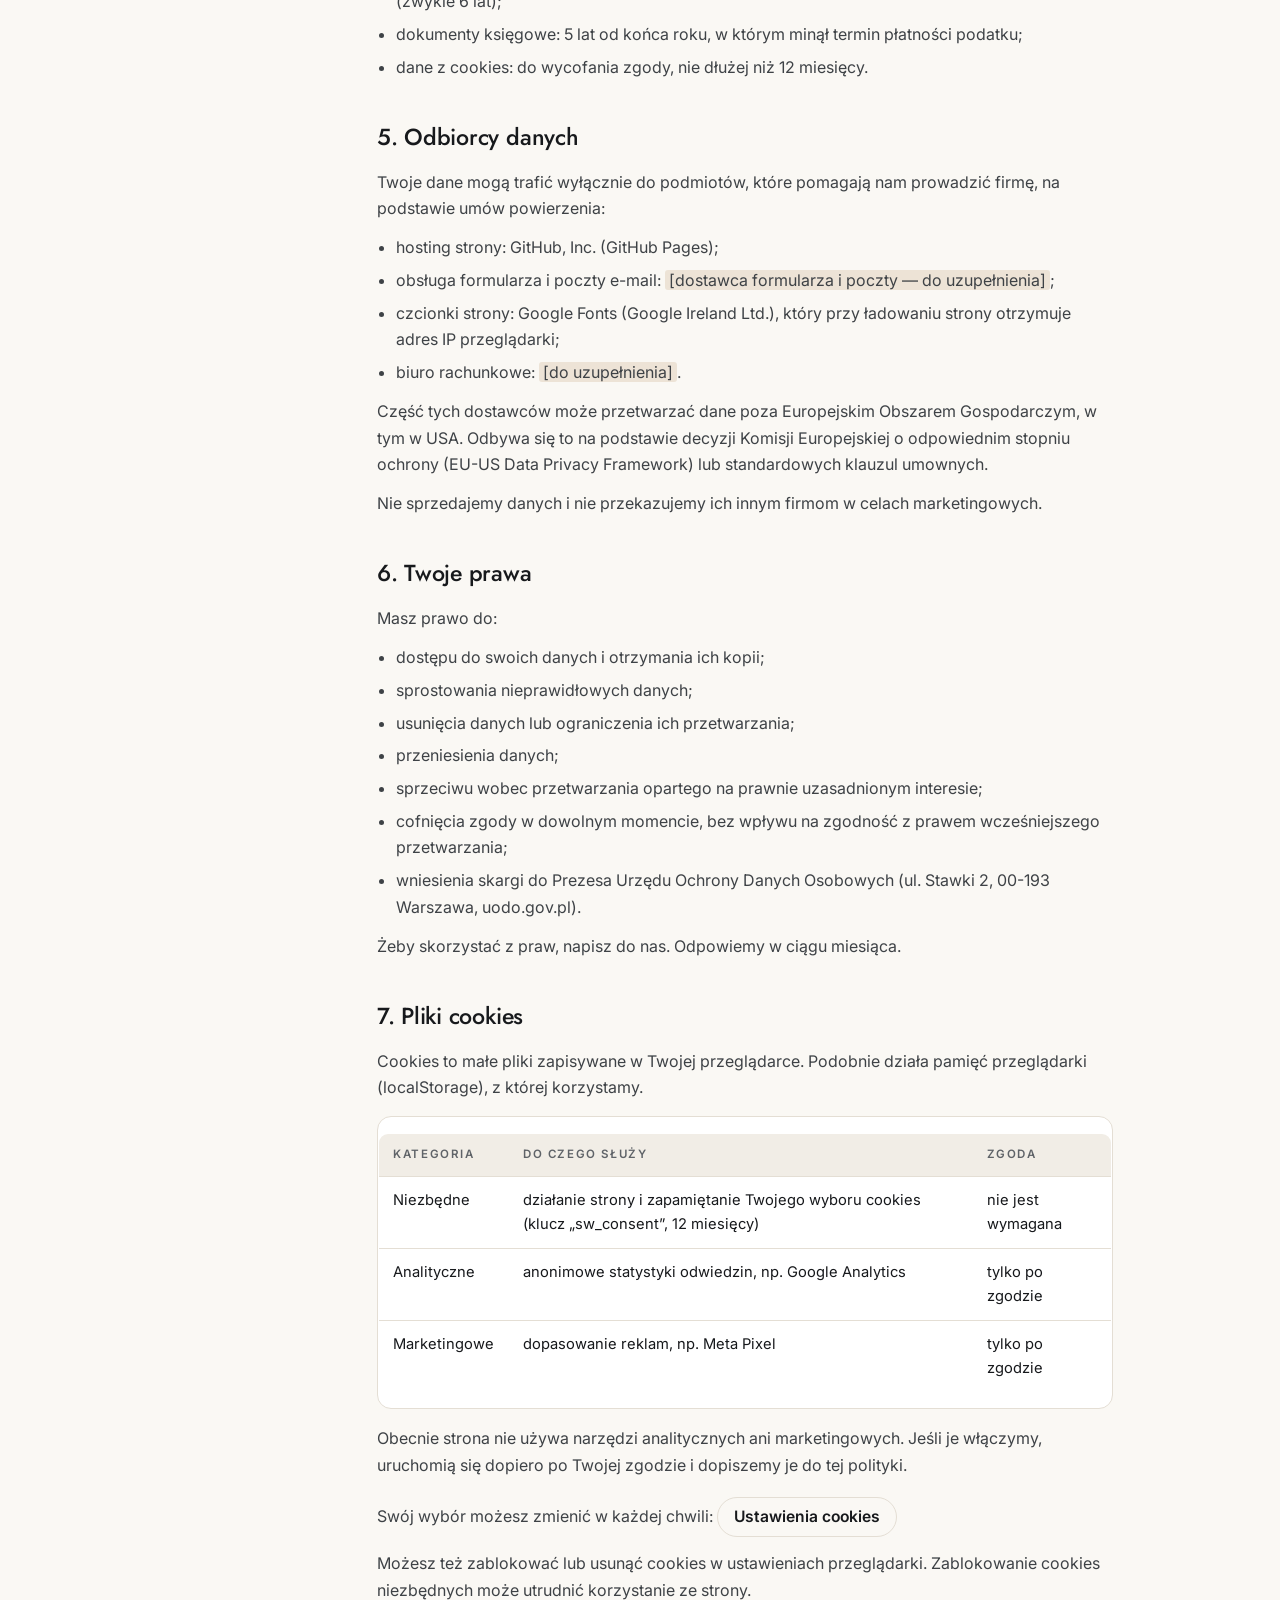
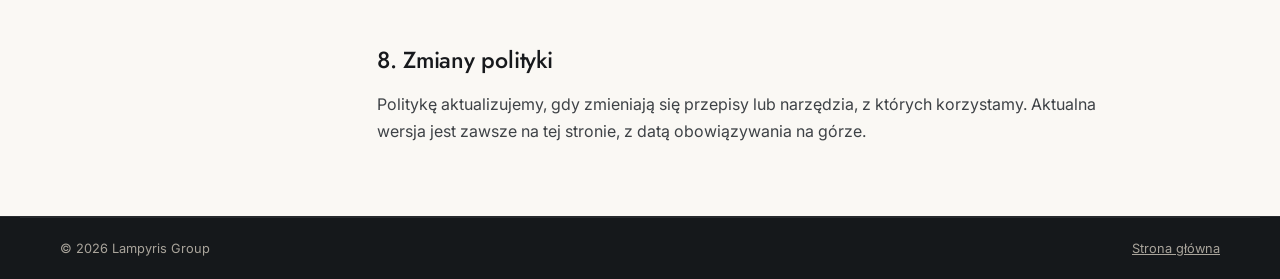
==== commit 961d9c73: "Rebranding na Lampyris Group, logo świetlik, zgłoszenia do bazy: polityka-prywatnosci.html Co-Author" ====
--- a/polityka-prywatnosci.html
+++ b/polityka-prywatnosci.html
@@ -5,8 +5,9 @@
 <meta name="viewport" content="width=device-width,initial-scale=1,viewport-fit=cover">
 <meta name="robots" content="noindex">
 <meta name="theme-color" content="#FAF8F4">
-<title>Polityka prywatności i cookies — Świetlicki Wykończenia</title>
-<meta name="description" content="Zasady przetwarzania danych osobowych i używania plików cookies na stronie Świetlicki Wykończenia.">
+<title>Polityka prywatności i cookies — Lampyris Group</title>
+<meta name="description" content="Zasady przetwarzania danych osobowych i używania plików cookies na stronie Lampyris Group.">
+<link rel="icon" href="favicon.svg" type="image/svg+xml">
 <link rel="preconnect" href="https://fonts.googleapis.com">
 <link rel="preconnect" href="https://fonts.gstatic.com" crossorigin>
 <link rel="stylesheet" href="https://fonts.googleapis.com/css2?family=Jost:wght@200;300;400;500&family=Inter:wght@400;500;600;700&display=swap">
@@ -16,9 +17,9 @@
 <!-- WZÓR POLITYKI: uzupełnij pola oznaczone [do uzupełnienia] i daj do sprawdzenia prawnikowi lub IOD przed użyciem. -->
 <header class="site-head always-solid" id="head">
   <div class="wrap head-row">
-    <a class="logo" href="index.html" aria-label="Świetlicki Wykończenia — strona główna">
-      <span class="logo-mark" aria-hidden="true">IŚ</span>
-      <span class="logo-text"><b>Świetlicki</b><small>Wykończenia</small></span>
+    <a class="logo" href="index.html" aria-label="Lampyris Group — strona główna">
+      <svg class="logo-mark" viewBox="0 0 48 48" aria-hidden="true"><circle cx="24" cy="32" r="12" fill="#C9AE8A" opacity=".22"/><circle cx="24" cy="32" r="7.5" fill="#C9AE8A" opacity=".35"/><path d="M22.6 20.5C15 13.5 7.5 17.5 9.5 24.5c3.8.6 9-1.2 13.6-3.4M25.4 20.5c7.6-7 15.1-3 13.1 4-3.8.6-9-1.2-13.6-3.4" fill="none" stroke="currentColor" stroke-width="1.6" stroke-linejoin="round"/><ellipse cx="24" cy="22.5" rx="3.3" ry="4.6" fill="currentColor"/><circle cx="24" cy="15.6" r="2.6" fill="currentColor"/><path d="M23 13.6c-1-2.6-2.8-4.4-5.2-5.2M25 13.6c1-2.6 2.8-4.4 5.2-5.2" fill="none" stroke="currentColor" stroke-width="1.3" stroke-linecap="round"/><ellipse cx="24" cy="32" rx="4.6" ry="6.2" fill="#C9AE8A"/></svg>
+      <span class="logo-text"><b>Lampyris</b><small>Group</small></span>
     </a>
     <a class="btn btn-line" href="index.html" style="min-height:44px;padding-inline:1.1rem" aria-label="Wróć na stronę główną">← Wróć</a>
   </div>
@@ -48,8 +49,8 @@
 
     <article class="doc-body">
       <h2 id="administrator">1. Administrator danych</h2>
-      <p>Administratorem Twoich danych osobowych jest <strong>Irek Świetlicki</strong>, prowadzący działalność gospodarczą pod firmą <strong>Świetlicki Wykończenia</strong>, <span class="todo">[adres siedziby — do uzupełnienia]</span>, NIP <span class="todo">[do uzupełnienia]</span>, REGON <span class="todo">[do uzupełnienia]</span> (dalej: „my”).</p>
-      <div class="box"><p>W sprawach danych osobowych napisz na <strong>kontakt@swietlicki-wykonczenia.pl</strong> lub zadzwoń pod <strong>+48 500 000 000</strong>.</p></div>
+      <p>Administratorem Twoich danych osobowych jest <strong>Lampyris Group</strong> <span class="todo">[forma prawna i imię i nazwisko właściciela lub nazwa spółki — do uzupełnienia]</span>, <span class="todo">[adres siedziby — do uzupełnienia]</span>, NIP <span class="todo">[do uzupełnienia]</span>, REGON <span class="todo">[do uzupełnienia]</span> (dalej: „my”).</p>
+      <div class="box"><p>W sprawach danych osobowych napisz na <strong>kontakt@lampyrisgroup.pl</strong> lub zadzwoń pod <strong>+48 500 000 000</strong>.</p></div>
 
       <h2 id="dane">2. Jakie dane zbieramy</h2>
       <p>Zbieramy tylko te dane, które sam nam przekażesz:</p>
@@ -130,7 +131,7 @@
 
 <footer class="site-foot">
   <div class="wrap foot-bottom">
-    <span>© 2026 Świetlicki Wykończenia · Irek Świetlicki</span>
+    <span>© 2026 Lampyris Group</span>
     <span><a href="index.html" style="color:inherit">Strona główna</a></span>
   </div>
 </footer>
--- a/styles.css
+++ b/styles.css
@@ -381,3 +381,40 @@
 .doc-body table{min-width:0;margin:1rem 0;border:1px solid var(--line);border-radius:var(--r-sm);overflow:hidden;font-size:.92rem}
 .doc-body td,.doc-body th{padding:.7rem .9rem}
 .todo{background:rgba(201,174,138,.28);padding:0 .25rem;border-radius:3px}
+
+/* widełki przy standardzie */
+.tile-price{display:block;font-style:normal;font-weight:600;font-size:.86rem;color:var(--sand-deep);margin-top:.35rem;font-variant-numeric:tabular-nums}
+.tile-price:empty{display:none}
+
+/* baner łazienki */
+.bath-band{padding-block:clamp(3.5rem,8vw,6rem) 0}
+.bath-grid{display:grid;grid-template-columns:minmax(0,1fr) minmax(0,1fr);gap:clamp(2rem,5vw,4.5rem);align-items:center}
+@media (max-width:1023px){.bath-grid{grid-template-columns:1fr}}
+.bath-img{border-radius:var(--r);overflow:hidden;aspect-ratio:4/3;max-width:100%;background:var(--sunk)}
+@media (min-width:640px) and (max-width:1023px){.bath-img{aspect-ratio:16/9}}
+.bath-img img{width:100%;height:100%;object-fit:cover}
+.bath-text{display:grid;gap:1.2rem;justify-items:start}
+.bath-text p{color:var(--muted);font-size:1.05rem;max-width:36rem}
+.bath-facts{list-style:none;margin:0;padding:1.1rem 0;display:grid;grid-template-columns:repeat(3,auto);gap:1rem 2rem;border-block:1px solid var(--line);width:100%}
+@media (max-width:479px){.bath-facts{grid-template-columns:1fr 1fr}.bath-facts li:last-child{grid-column:1/-1}}
+.bath-facts li{display:grid;gap:.1rem}
+.bath-facts b{font:400 1.45rem var(--f-display)}
+.bath-facts span{font-size:.84rem;color:var(--muted)}
+
+/* wspólnoty */
+.hoa-band{background:var(--sunk)}
+.hoa-grid{display:grid;grid-template-columns:minmax(0,.9fr) minmax(0,1.1fr);gap:clamp(2rem,5vw,4.5rem);align-items:center}
+@media (max-width:1023px){.hoa-grid{grid-template-columns:1fr}}
+.hoa-text{display:grid;gap:1.1rem;justify-items:start}
+.hoa-text p{color:var(--muted);font-size:1.05rem;max-width:34rem}
+.hoa-list{list-style:none;margin:0;padding:0;display:grid;grid-template-columns:1fr 1fr;gap:1rem}
+@media (max-width:639px){.hoa-list{grid-template-columns:1fr}}
+.hoa-list li{background:var(--surface);border:1px solid var(--line);border-radius:var(--r);padding:1.25rem;display:grid;gap:.7rem;align-content:start}
+.hoa-list svg{color:var(--sand-deep)}
+.hoa-list b{display:block;font-weight:600;margin-bottom:.2rem}
+.hoa-list span{font-size:.9rem;color:var(--muted)}
+
+/* logo Lampyris (świetlik) */
+svg.logo-mark{width:40px;height:40px;border:0;border-radius:0;display:block;flex:none}
+@media (max-width:639px){svg.logo-mark{width:36px;height:36px}}
+.portrait .mark-big{width:clamp(7rem,22vw,11rem);height:auto;color:var(--on-dark)}
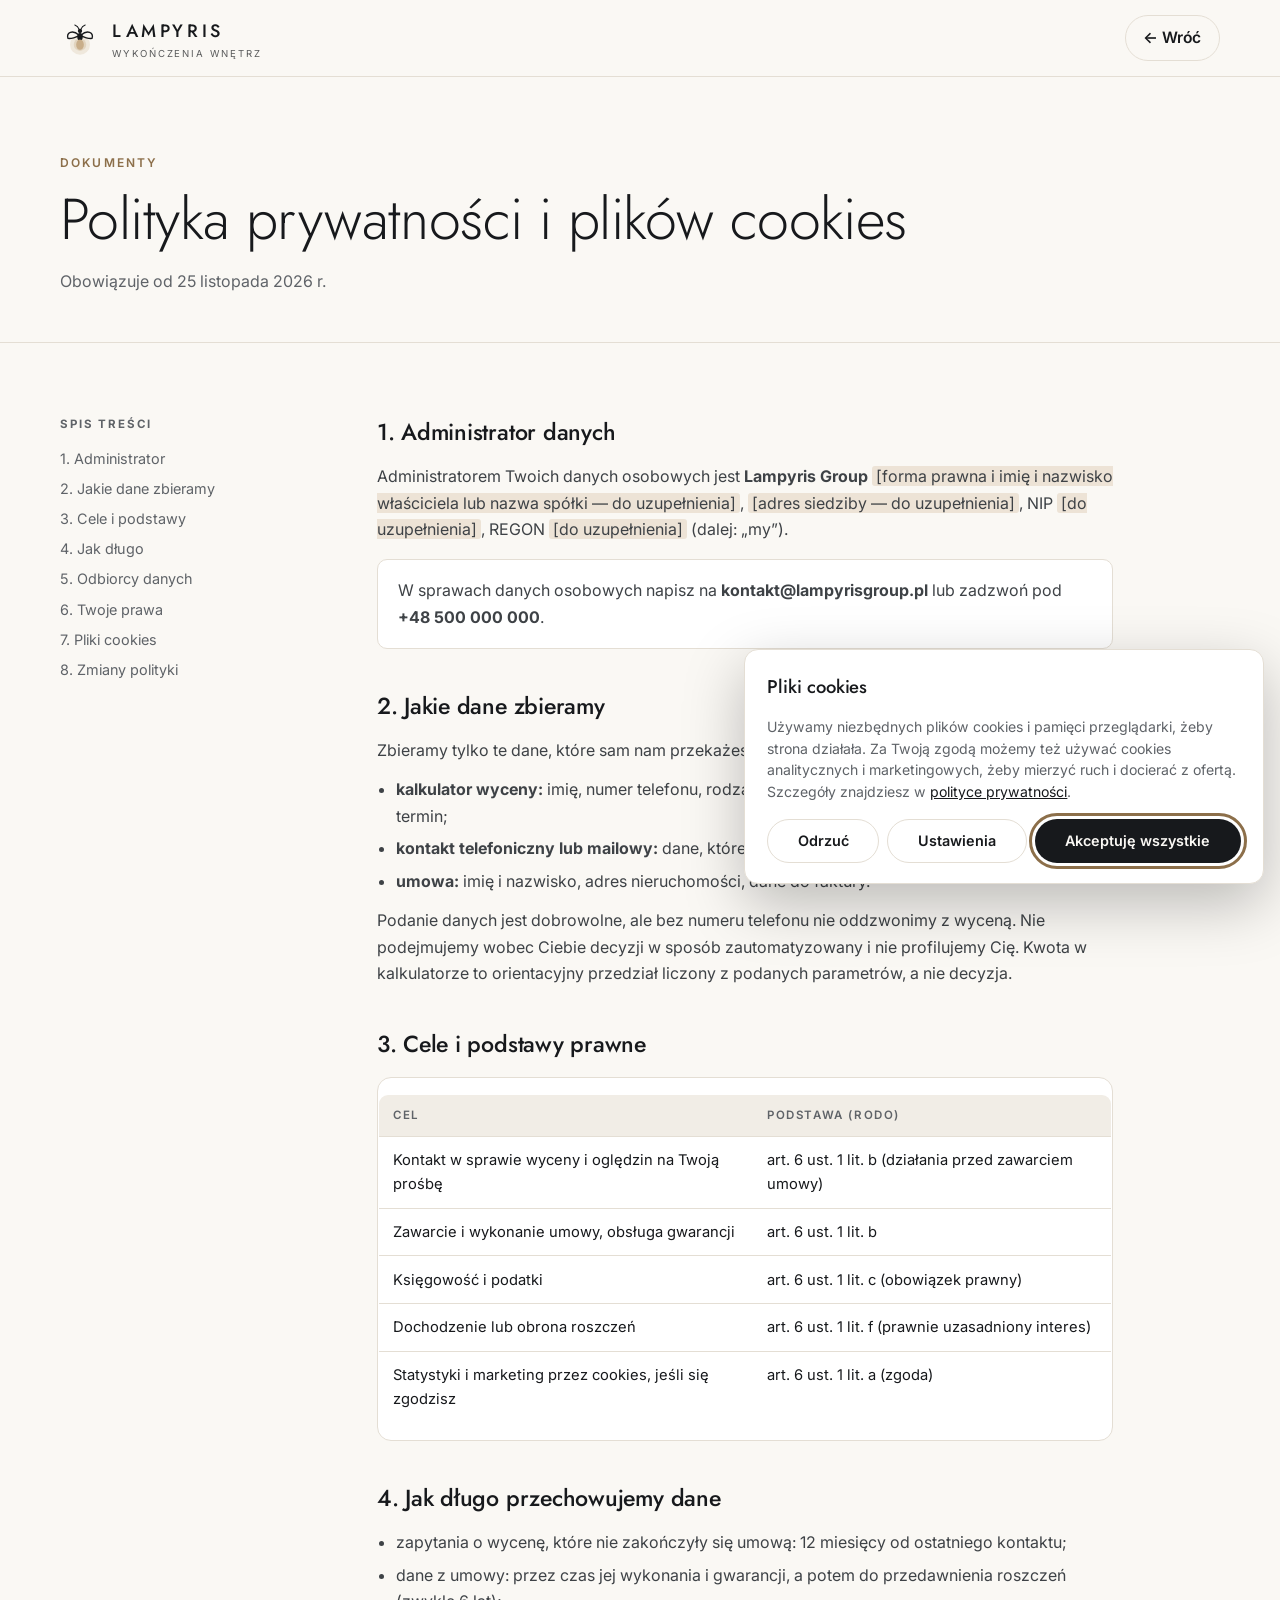
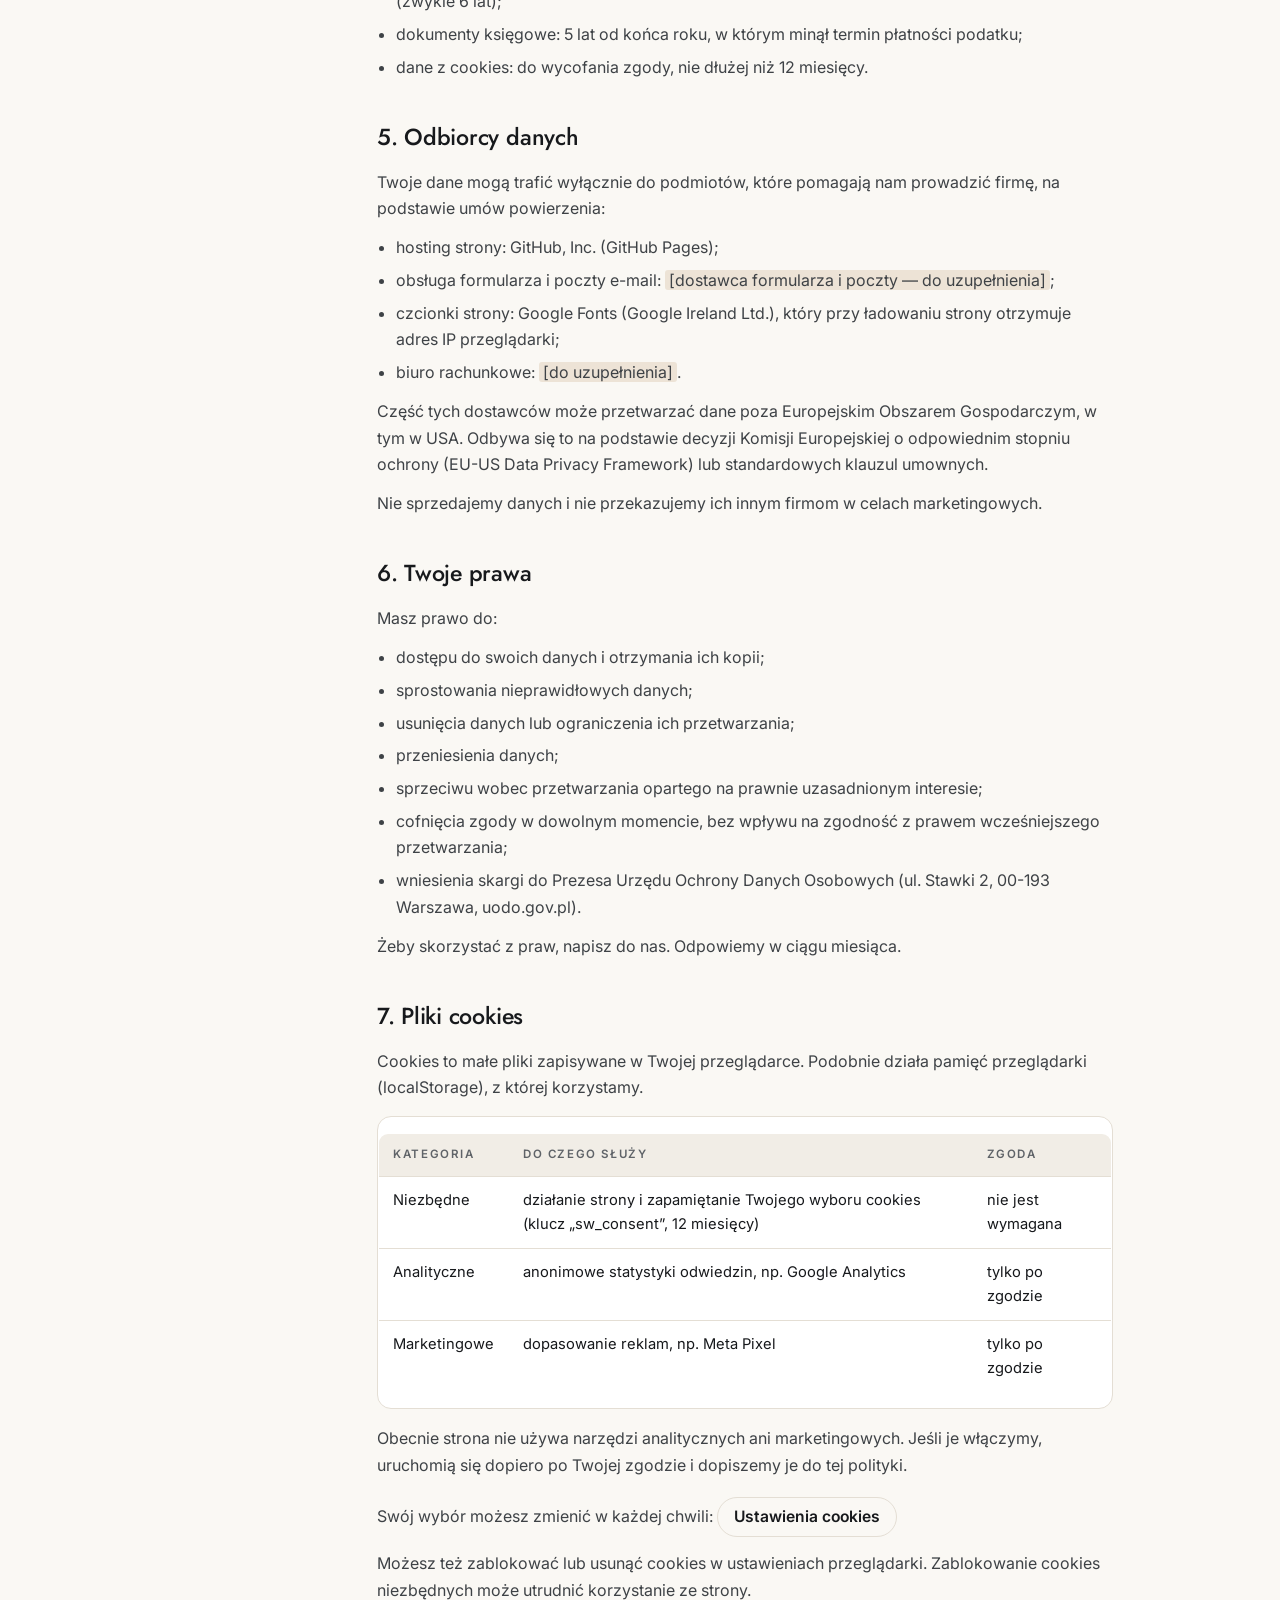
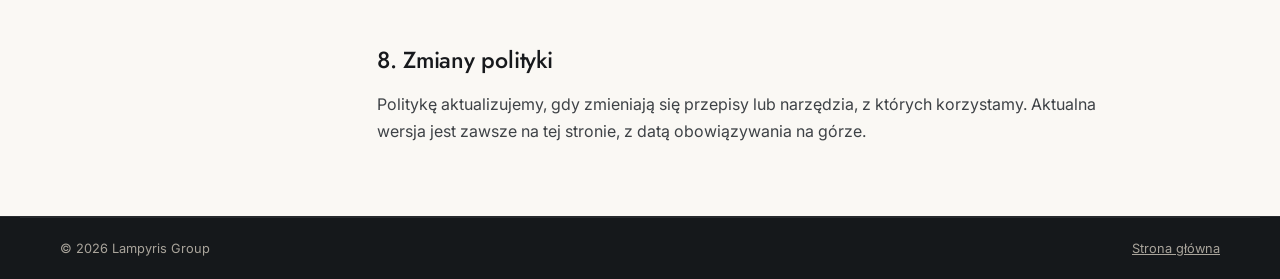
==== commit f90175d1: "Podpis pod logo „Wykończenia wnętrz” i znaczenie nazwy: polityka-prywatnosci.html Co-Authored-By: Cl" ====
--- a/polityka-prywatnosci.html
+++ b/polityka-prywatnosci.html
@@ -19,7 +19,7 @@
   <div class="wrap head-row">
     <a class="logo" href="index.html" aria-label="Lampyris Group — strona główna">
       <svg class="logo-mark" viewBox="0 0 48 48" aria-hidden="true"><circle cx="24" cy="32" r="12" fill="#C9AE8A" opacity=".22"/><circle cx="24" cy="32" r="7.5" fill="#C9AE8A" opacity=".35"/><path d="M22.6 20.5C15 13.5 7.5 17.5 9.5 24.5c3.8.6 9-1.2 13.6-3.4M25.4 20.5c7.6-7 15.1-3 13.1 4-3.8.6-9-1.2-13.6-3.4" fill="none" stroke="currentColor" stroke-width="1.6" stroke-linejoin="round"/><ellipse cx="24" cy="22.5" rx="3.3" ry="4.6" fill="currentColor"/><circle cx="24" cy="15.6" r="2.6" fill="currentColor"/><path d="M23 13.6c-1-2.6-2.8-4.4-5.2-5.2M25 13.6c1-2.6 2.8-4.4 5.2-5.2" fill="none" stroke="currentColor" stroke-width="1.3" stroke-linecap="round"/><ellipse cx="24" cy="32" rx="4.6" ry="6.2" fill="#C9AE8A"/></svg>
-      <span class="logo-text"><b>Lampyris</b><small>Group</small></span>
+      <span class="logo-text"><b>Lampyris</b><small>Wykończenia wnętrz</small></span>
     </a>
     <a class="btn btn-line" href="index.html" style="min-height:44px;padding-inline:1.1rem" aria-label="Wróć na stronę główną">← Wróć</a>
   </div>
--- a/styles.css
+++ b/styles.css
@@ -64,7 +64,7 @@
 .logo{display:flex;align-items:center;gap:.75rem;text-decoration:none;line-height:1}
 .logo-mark{width:40px;height:40px;border-radius:50%;border:1.5px solid currentColor;display:grid;place-items:center;font:500 .95rem var(--f-display);letter-spacing:.02em;flex:none}
 .logo-text b{display:block;font:500 1.12rem var(--f-display);letter-spacing:.2em;text-transform:uppercase}
-.logo-text small{display:block;font-size:.62rem;letter-spacing:.32em;text-transform:uppercase;opacity:.7;margin-top:.3rem}
+.logo-text small{display:block;font-size:.6rem;letter-spacing:.2em;white-space:nowrap;text-transform:uppercase;opacity:.7;margin-top:.3rem}
 .nav{display:flex;align-items:center;gap:2rem}
 .nav ul{display:flex;gap:1.75rem;list-style:none;margin:0;padding:0}
 .nav ul a{text-decoration:none;font-size:.93rem;font-weight:500;opacity:.85;transition:opacity .2s}
